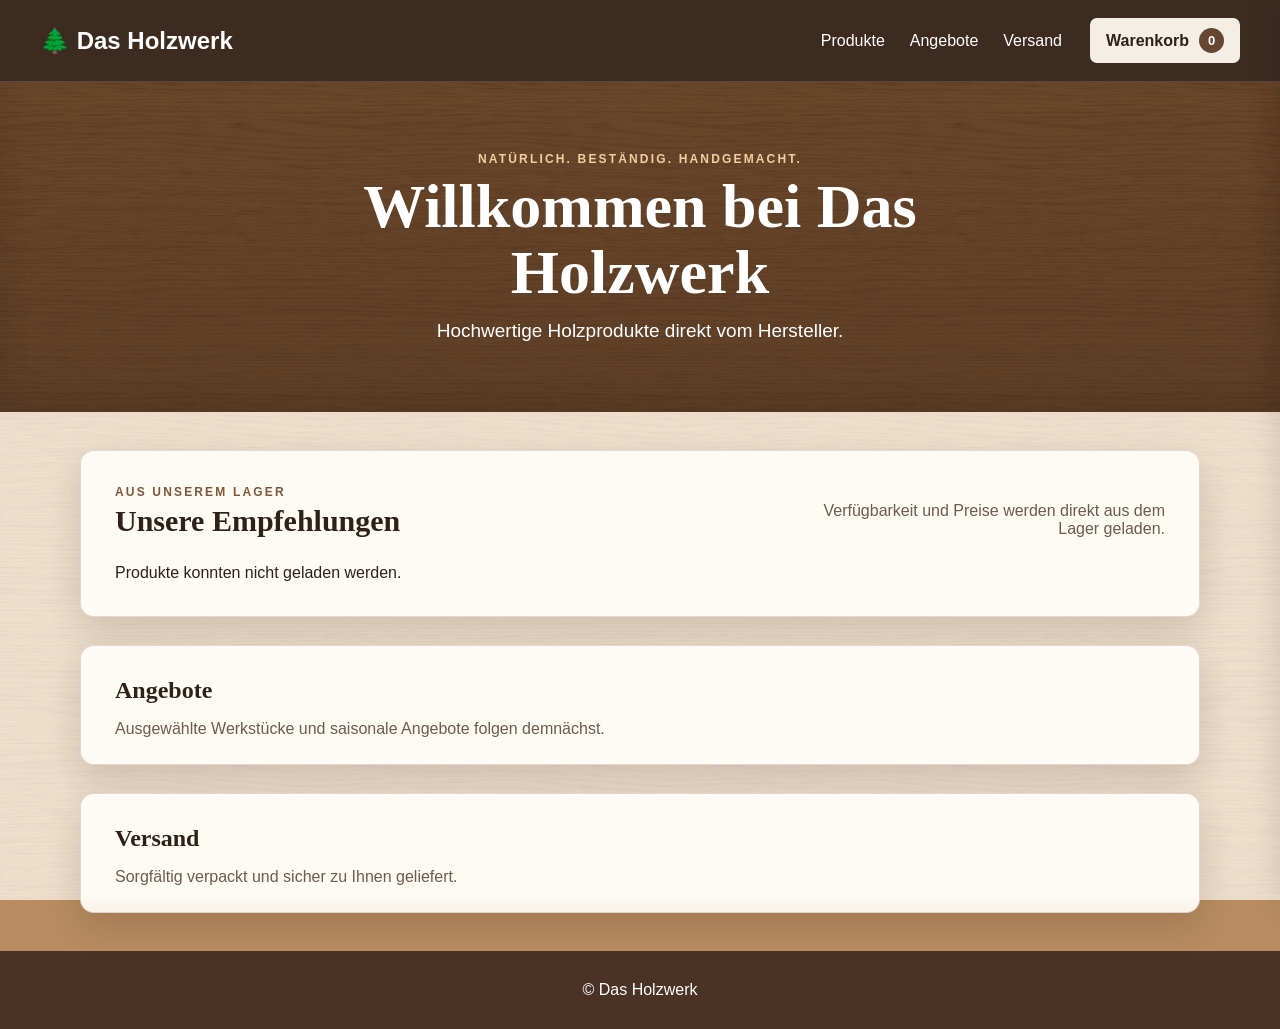
==== StoreProxy/wwwroot/index.html @ 37a621de "Update: Website, Warenkorb und Bezahlen + Holzdesign + Testskript für PowerShell" ====
<!DOCTYPE html>
<html lang="de">

<head>
    <meta charset="UTF-8">
    <meta name="viewport" content="width=device-width, initial-scale=1.0">
    <meta name="theme-color" content="#4a3325">
    <title>Das Holzwerk</title>
    <link rel="stylesheet" href="css/store.css?v=2">
</head>

<body>
    <header>
        <div class="logo">🌲 Das Holzwerk</div>

        <nav aria-label="Hauptnavigation">
            <a href="#produkte">Produkte</a>
            <a href="#angebote">Angebote</a>
            <a href="#versand">Versand</a>
        </nav>

        <button id="open-cart" class="cart-button" type="button" aria-controls="cart-panel">
            Warenkorb
            <span id="cart-count" class="cart-count" aria-label="0 Artikel">0</span>
        </button>
    </header>

    <section class="hero">
        <div class="hero-content">
            <p class="eyebrow">Natürlich. Beständig. Handgemacht.</p>
            <h1>Willkommen bei Das Holzwerk</h1>
            <p>Hochwertige Holzprodukte direkt vom Hersteller.</p>
        </div>
    </section>

    <main>
        <section id="produkte" class="content-section">
            <div class="section-heading">
                <div>
                    <p class="eyebrow dark">Aus unserem Lager</p>
                    <h2>Unsere Empfehlungen</h2>
                </div>
                <p>Verfügbarkeit und Preise werden direkt aus dem Lager geladen.</p>
            </div>

            <div id="featured-products" class="product-container">
                <div class="loading">Produkte werden geladen...</div>
            </div>
        </section>

        <section id="angebote" class="content-section secondary-section">
            <h2>Angebote</h2>
            <p>Ausgewählte Werkstücke und saisonale Angebote folgen demnächst.</p>
        </section>

        <section id="versand" class="content-section secondary-section">
            <h2>Versand</h2>
            <p>Sorgfältig verpackt und sicher zu Ihnen geliefert.</p>
        </section>
    </main>

    <footer>© Das Holzwerk</footer>

    <div id="cart-overlay" class="cart-overlay" hidden></div>
    <aside id="cart-panel" class="cart-panel" aria-labelledby="cart-title" aria-hidden="true">
        <div class="cart-header">
            <div>
                <p class="eyebrow dark">Ihre Auswahl</p>
                <h2 id="cart-title">Warenkorb</h2>
            </div>
            <button id="close-cart" class="icon-button" type="button" aria-label="Warenkorb schließen">×</button>
        </div>

        <div id="cart-items" class="cart-items"></div>

        <div class="cart-summary">
            <div class="cart-total-row">
                <span>Gesamtsumme</span>
                <strong id="cart-total">0,00 €</strong>
            </div>
            <button id="checkout-button" class="checkout-button" type="button" disabled>Bezahlen</button>
            <p class="cart-hint">Die Artikel werden erst beim Bezahlen im Lager reserviert.</p>
            <p id="cart-message" class="cart-message" role="status" aria-live="polite"></p>
        </div>
    </aside>

    <div id="store-message" class="store-message" role="status" aria-live="polite"></div>

    <script src="js/StoreAPI.js?v=2"></script>
    <script src="js/productCard.js?v=2"></script>
    <script src="js/WebstoreApp.js?v=2"></script>
</body>

</html>
---- StoreProxy/wwwroot/css/store.css ----
:root {
    --brown-950: #2d211a;
    --brown-800: #4a3325;
    --brown-700: #654630;
    --brown-600: #7c573b;
    --brown-500: #9a6945;
    --cream-100: #fffdf9;
    --cream-200: #f5eee4;
    --cream-300: #e7dac9;
    --green-700: #356b3f;
    --red-700: #a12f2f;
    --shadow: 0 14px 35px rgba(45, 33, 26, 0.16);
}

* {
    box-sizing: border-box;
}

html {
    scroll-behavior: smooth;
}

body {
    margin: 0;
    min-height: 100vh;
    font-family: "Segoe UI", Arial, sans-serif;
    color: var(--brown-950);
    background-color: #b98c61;
    background-image:
        linear-gradient(rgba(245, 238, 228, 0.82), rgba(245, 238, 228, 0.82)),
        url("../images/wood-background.png");
    background-attachment: fixed;
    background-size: auto, 720px 720px;
}

body.cart-open {
    overflow: hidden;
}

button,
a {
    font: inherit;
}

button:focus-visible,
a:focus-visible {
    outline: 3px solid #e6b777;
    outline-offset: 3px;
}

header {
    display: flex;
    justify-content: space-between;
    align-items: center;
    gap: 28px;
    padding: 18px 40px;
    color: white;
    background: rgba(55, 36, 25, 0.96);
    border-bottom: 1px solid rgba(255, 255, 255, 0.14);
}

.logo {
    font-size: 24px;
    font-weight: 750;
    white-space: nowrap;
}

nav {
    display: flex;
    align-items: center;
    gap: 25px;
    margin-left: auto;
}

nav a {
    color: white;
    text-decoration: none;
}

nav a:hover {
    color: #f1cf9f;
}

button {
    padding: 10px 16px;
    border: 0;
    border-radius: 7px;
    color: white;
    background-color: var(--brown-500);
    cursor: pointer;
    transition: transform 140ms ease, background-color 140ms ease, box-shadow 140ms ease;
}

button:hover:not(:disabled) {
    background-color: var(--brown-700);
    transform: translateY(-1px);
}

button:disabled {
    color: #f2efec;
    background-color: #9b9189;
    cursor: not-allowed;
}

.cart-button {
    display: inline-flex;
    align-items: center;
    gap: 10px;
    background: #f5eee4;
    color: var(--brown-950);
    font-weight: 700;
}

.cart-button:hover:not(:disabled) {
    color: white;
}

.cart-count {
    display: inline-grid;
    place-items: center;
    min-width: 25px;
    height: 25px;
    padding: 0 7px;
    border-radius: 999px;
    color: white;
    background: var(--brown-700);
    font-size: 13px;
}

.hero {
    display: grid;
    place-items: center;
    min-height: 330px;
    padding: 70px 40px;
    text-align: center;
    color: white;
    background-image:
        linear-gradient(rgba(68, 43, 27, 0.74), rgba(68, 43, 27, 0.82)),
        url("../images/wood-background.png");
    background-size: auto, 720px 720px;
    box-shadow: inset 0 -14px 28px rgba(45, 33, 26, 0.18);
}

.hero-content {
    max-width: 760px;
}

.hero h1 {
    margin: 8px 0 15px;
    font-family: Georgia, "Times New Roman", serif;
    font-size: clamp(38px, 6vw, 62px);
    line-height: 1.05;
}

.hero p:not(.eyebrow) {
    margin: 0;
    font-size: 19px;
}

.eyebrow {
    margin: 0;
    font-size: 12px;
    font-weight: 800;
    letter-spacing: 0.18em;
    text-transform: uppercase;
    color: #f1cf9f;
}

.eyebrow.dark {
    color: var(--brown-600);
}

main {
    max-width: 1200px;
    margin: 38px auto;
    padding: 0 40px;
}

.content-section {
    margin-bottom: 28px;
    padding: 34px;
    border: 1px solid rgba(93, 66, 46, 0.18);
    border-radius: 14px;
    background: rgba(255, 253, 249, 0.92);
    box-shadow: var(--shadow);
    backdrop-filter: blur(4px);
}

.section-heading {
    display: flex;
    justify-content: space-between;
    align-items: end;
    gap: 30px;
    margin-bottom: 26px;
}

.section-heading > p {
    max-width: 360px;
    margin: 0;
    color: #6c5b4e;
    text-align: right;
}

h2 {
    margin: 5px 0 0;
    font-family: Georgia, "Times New Roman", serif;
    font-size: 30px;
}

.product-container {
    display: grid;
    grid-template-columns: repeat(auto-fit, minmax(230px, 1fr));
    gap: 20px;
}

.product-card {
    display: flex;
    flex-direction: column;
    min-height: 235px;
    padding: 22px;
    border: 1px solid #d8cec3;
    border-radius: 10px;
    background-color: white;
    box-shadow: 0 8px 20px rgba(45, 33, 26, 0.08);
}

.product-card h3 {
    margin: 0 0 14px;
    font-size: 20px;
}

.product-card img {
    width: 100%;
    border-radius: 7px;
}

.product-card .price {
    margin: 0 0 8px;
    font-size: 19px;
    font-weight: 750;
}

.product-card .stock {
    margin: 0 0 22px;
    font-size: 14px;
    font-weight: 650;
}

.product-card .available {
    color: var(--green-700);
}

.product-card .sold-out {
    color: var(--red-700);
}

.product-card button {
    width: 100%;
    margin-top: auto;
    font-weight: 700;
}

.secondary-section {
    padding-block: 26px;
}

.secondary-section h2 {
    font-size: 24px;
}

.secondary-section p {
    margin-bottom: 0;
    color: #6c5b4e;
}

.loading {
    color: #6c5b4e;
}

footer {
    padding: 30px;
    text-align: center;
    color: white;
    background-color: var(--brown-800);
}

.cart-overlay {
    position: fixed;
    z-index: 20;
    inset: 0;
    background: rgba(30, 20, 14, 0.56);
    opacity: 0;
    transition: opacity 180ms ease;
}

.cart-overlay.is-visible {
    opacity: 1;
}

.cart-panel {
    position: fixed;
    z-index: 30;
    top: 0;
    right: 0;
    display: flex;
    flex-direction: column;
    width: min(440px, 100vw);
    height: 100vh;
    padding: 28px;
    background: var(--cream-100);
    box-shadow: -12px 0 36px rgba(30, 20, 14, 0.25);
    transform: translateX(105%);
    transition: transform 220ms ease;
}

.cart-panel.is-open {
    transform: translateX(0);
}

.cart-header {
    display: flex;
    justify-content: space-between;
    align-items: start;
    padding-bottom: 18px;
    border-bottom: 1px solid var(--cream-300);
}

.icon-button {
    display: grid;
    place-items: center;
    width: 38px;
    height: 38px;
    padding: 0;
    border-radius: 50%;
    color: var(--brown-950);
    background: var(--cream-200);
    font-size: 26px;
    line-height: 1;
}

.cart-items {
    flex: 1;
    overflow-y: auto;
    padding: 18px 2px;
}

.empty-cart {
    padding: 46px 18px;
    color: #776659;
    text-align: center;
}

.cart-item {
    padding: 16px 0;
    border-bottom: 1px solid var(--cream-300);
}

.cart-item-heading,
.cart-item-actions,
.cart-total-row {
    display: flex;
    justify-content: space-between;
    align-items: center;
    gap: 16px;
}

.cart-item-heading h3 {
    margin: 0;
    font-size: 16px;
}

.cart-item-heading strong {
    white-space: nowrap;
}

.cart-item-actions {
    margin-top: 12px;
}

.quantity-control {
    display: flex;
    align-items: center;
    gap: 7px;
}

.quantity-control button {
    width: 32px;
    height: 32px;
    padding: 0;
}

.quantity-control span {
    min-width: 24px;
    text-align: center;
    font-weight: 700;
}

.remove-button {
    padding: 6px 0;
    color: var(--red-700);
    background: transparent;
}

.remove-button:hover:not(:disabled) {
    color: #7e2020;
    background: transparent;
    transform: none;
}

.cart-summary {
    padding-top: 18px;
    border-top: 1px solid var(--cream-300);
}

.cart-total-row {
    margin-bottom: 16px;
    font-size: 19px;
}

.checkout-button {
    width: 100%;
    padding-block: 13px;
    font-weight: 750;
}

.cart-hint,
.cart-message {
    font-size: 13px;
    line-height: 1.45;
}

.cart-hint {
    color: #776659;
}

.cart-message {
    min-height: 19px;
    margin-bottom: 0;
    font-weight: 650;
}

.cart-message.success {
    color: var(--green-700);
}

.cart-message.error {
    color: var(--red-700);
}

.store-message {
    position: fixed;
    z-index: 10;
    right: 24px;
    bottom: 24px;
    max-width: 380px;
    padding: 0;
    border-radius: 8px;
    color: white;
    background: var(--brown-800);
    box-shadow: var(--shadow);
    opacity: 0;
    pointer-events: none;
    transition: opacity 160ms ease, padding 160ms ease;
}

.store-message.is-visible {
    padding: 12px 16px;
    opacity: 1;
}

@media (max-width: 760px) {
    header {
        flex-wrap: wrap;
        padding: 16px 20px;
    }

    nav {
        order: 3;
        width: 100%;
        justify-content: center;
        gap: 18px;
        font-size: 14px;
    }

    .cart-button {
        margin-left: auto;
    }

    .hero {
        min-height: 280px;
        padding: 55px 22px;
    }

    main {
        margin-block: 24px;
        padding: 0 16px;
    }

    .content-section {
        padding: 24px 18px;
    }

    .section-heading {
        display: block;
    }

    .section-heading > p {
        margin-top: 10px;
        text-align: left;
    }

    .cart-panel {
        padding: 22px 18px;
    }
}
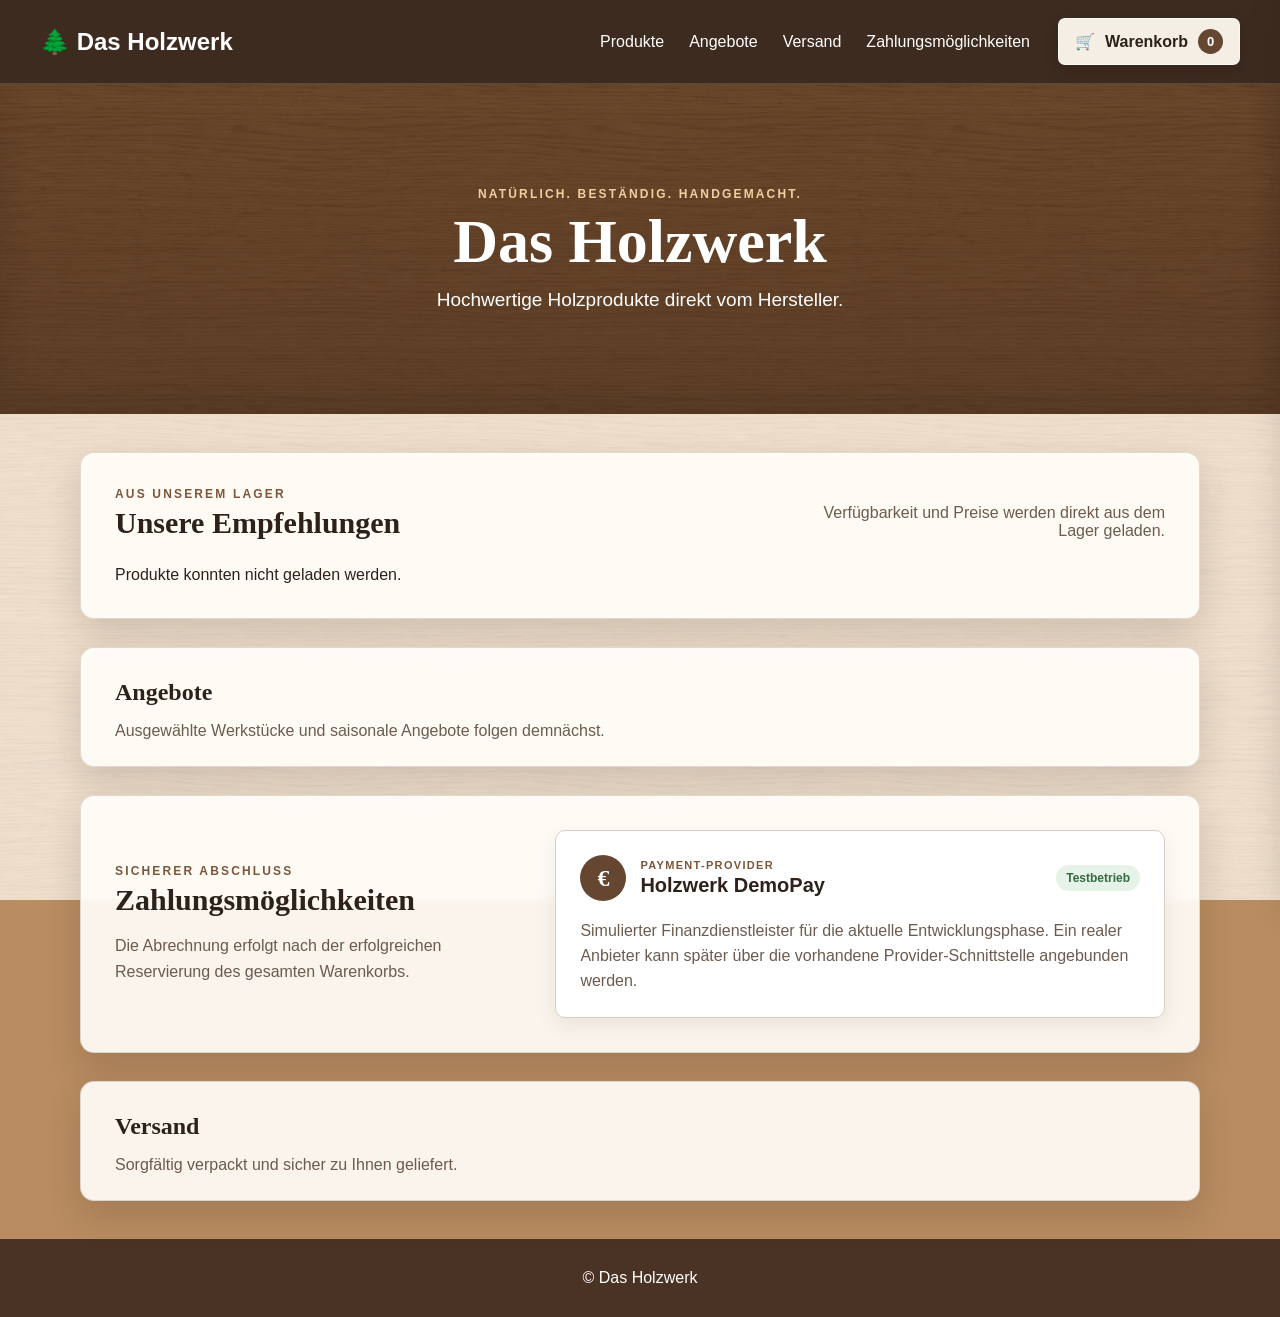
==== commit 7abd1b09: "Update: Website, Testskript und Doku" ====
--- a/StoreProxy/wwwroot/index.html
+++ b/StoreProxy/wwwroot/index.html
@@ -6,7 +6,7 @@
     <meta name="viewport" content="width=device-width, initial-scale=1.0">
     <meta name="theme-color" content="#4a3325">
     <title>Das Holzwerk</title>
-    <link rel="stylesheet" href="css/store.css?v=2">
+    <link rel="stylesheet" href="css/store.css?v=3">
 </head>
 
 <body>
@@ -17,10 +17,12 @@
             <a href="#produkte">Produkte</a>
             <a href="#angebote">Angebote</a>
             <a href="#versand">Versand</a>
+            <a href="#zahlung">Zahlungsmöglichkeiten</a>
         </nav>
 
-        <button id="open-cart" class="cart-button" type="button" aria-controls="cart-panel">
-            Warenkorb
+        <button id="open-cart" class="cart-button" type="button" aria-controls="cart-panel" title="Warenkorb öffnen">
+            <span aria-hidden="true">🛒</span>
+            <span>Warenkorb</span>
             <span id="cart-count" class="cart-count" aria-label="0 Artikel">0</span>
         </button>
     </header>
@@ -28,7 +30,7 @@
     <section class="hero">
         <div class="hero-content">
             <p class="eyebrow">Natürlich. Beständig. Handgemacht.</p>
-            <h1>Willkommen bei Das Holzwerk</h1>
+            <h1>Das Holzwerk</h1>
             <p>Hochwertige Holzprodukte direkt vom Hersteller.</p>
         </div>
     </section>
@@ -51,6 +53,31 @@
         <section id="angebote" class="content-section secondary-section">
             <h2>Angebote</h2>
             <p>Ausgewählte Werkstücke und saisonale Angebote folgen demnächst.</p>
+        </section>
+
+        <section id="zahlung" class="content-section payment-section">
+            <div>
+                <p class="eyebrow dark">Sicherer Abschluss</p>
+                <h2>Zahlungsmöglichkeiten</h2>
+                <p class="payment-intro">
+                    Die Abrechnung erfolgt nach der erfolgreichen Reservierung des gesamten Warenkorbs.
+                </p>
+            </div>
+
+            <article class="payment-provider-card">
+                <div class="payment-provider-heading">
+                    <div class="provider-symbol" aria-hidden="true">€</div>
+                    <div>
+                        <p class="provider-label">Payment-Provider</p>
+                        <h3>Holzwerk DemoPay</h3>
+                    </div>
+                    <span class="provider-status">Testbetrieb</span>
+                </div>
+                <p>
+                    Simulierter Finanzdienstleister für die aktuelle Entwicklungsphase.
+                    Ein realer Anbieter kann später über die vorhandene Provider-Schnittstelle angebunden werden.
+                </p>
+            </article>
         </section>
 
         <section id="versand" class="content-section secondary-section">
@@ -86,9 +113,9 @@
 
     <div id="store-message" class="store-message" role="status" aria-live="polite"></div>
 
-    <script src="js/StoreAPI.js?v=2"></script>
-    <script src="js/productCard.js?v=2"></script>
-    <script src="js/WebstoreApp.js?v=2"></script>
+    <script src="js/StoreAPI.js?v=3"></script>
+    <script src="js/productCard.js?v=3"></script>
+    <script src="js/WebstoreApp.js?v=3"></script>
 </body>
 
 </html>
--- a/StoreProxy/wwwroot/css/store.css
+++ b/StoreProxy/wwwroot/css/store.css
@@ -68,6 +68,7 @@
 nav {
     display: flex;
     align-items: center;
+    flex-wrap: wrap;
     gap: 25px;
     margin-left: auto;
 }
@@ -106,9 +107,13 @@
     display: inline-flex;
     align-items: center;
     gap: 10px;
+    min-height: 44px;
+    border: 1px solid rgba(255, 255, 255, 0.72);
     background: #f5eee4;
     color: var(--brown-950);
     font-weight: 700;
+    white-space: nowrap;
+    box-shadow: 0 5px 14px rgba(19, 12, 8, 0.2);
 }
 
 .cart-button:hover:not(:disabled) {
@@ -271,6 +276,76 @@
 .secondary-section p {
     margin-bottom: 0;
     color: #6c5b4e;
+}
+
+.payment-section {
+    display: grid;
+    grid-template-columns: minmax(220px, 0.8fr) minmax(340px, 1.2fr);
+    align-items: center;
+    gap: 34px;
+}
+
+.payment-intro {
+    margin-bottom: 0;
+    color: #6c5b4e;
+    line-height: 1.6;
+}
+
+.payment-provider-card {
+    padding: 24px;
+    border: 1px solid #d8cec3;
+    border-radius: 10px;
+    background: white;
+    box-shadow: 0 8px 20px rgba(45, 33, 26, 0.08);
+}
+
+.payment-provider-heading {
+    display: grid;
+    grid-template-columns: auto 1fr auto;
+    align-items: center;
+    gap: 14px;
+}
+
+.provider-symbol {
+    display: grid;
+    place-items: center;
+    width: 46px;
+    height: 46px;
+    border-radius: 50%;
+    color: white;
+    background: var(--brown-700);
+    font-family: Georgia, "Times New Roman", serif;
+    font-size: 24px;
+    font-weight: 700;
+}
+
+.provider-label {
+    margin: 0 0 3px;
+    color: var(--brown-600);
+    font-size: 11px;
+    font-weight: 800;
+    letter-spacing: 0.12em;
+    text-transform: uppercase;
+}
+
+.payment-provider-card h3 {
+    margin: 0;
+    font-size: 20px;
+}
+
+.payment-provider-card > p {
+    margin: 18px 0 0;
+    color: #6c5b4e;
+    line-height: 1.55;
+}
+
+.provider-status {
+    padding: 6px 10px;
+    border-radius: 999px;
+    color: var(--green-700);
+    background: #e7f2e8;
+    font-size: 12px;
+    font-weight: 750;
 }
 
 .loading {
@@ -509,6 +584,20 @@
         text-align: left;
     }
 
+    .payment-section {
+        grid-template-columns: 1fr;
+        gap: 22px;
+    }
+
+    .payment-provider-heading {
+        grid-template-columns: auto 1fr;
+    }
+
+    .provider-status {
+        grid-column: 2;
+        justify-self: start;
+    }
+
     .cart-panel {
         padding: 22px 18px;
     }
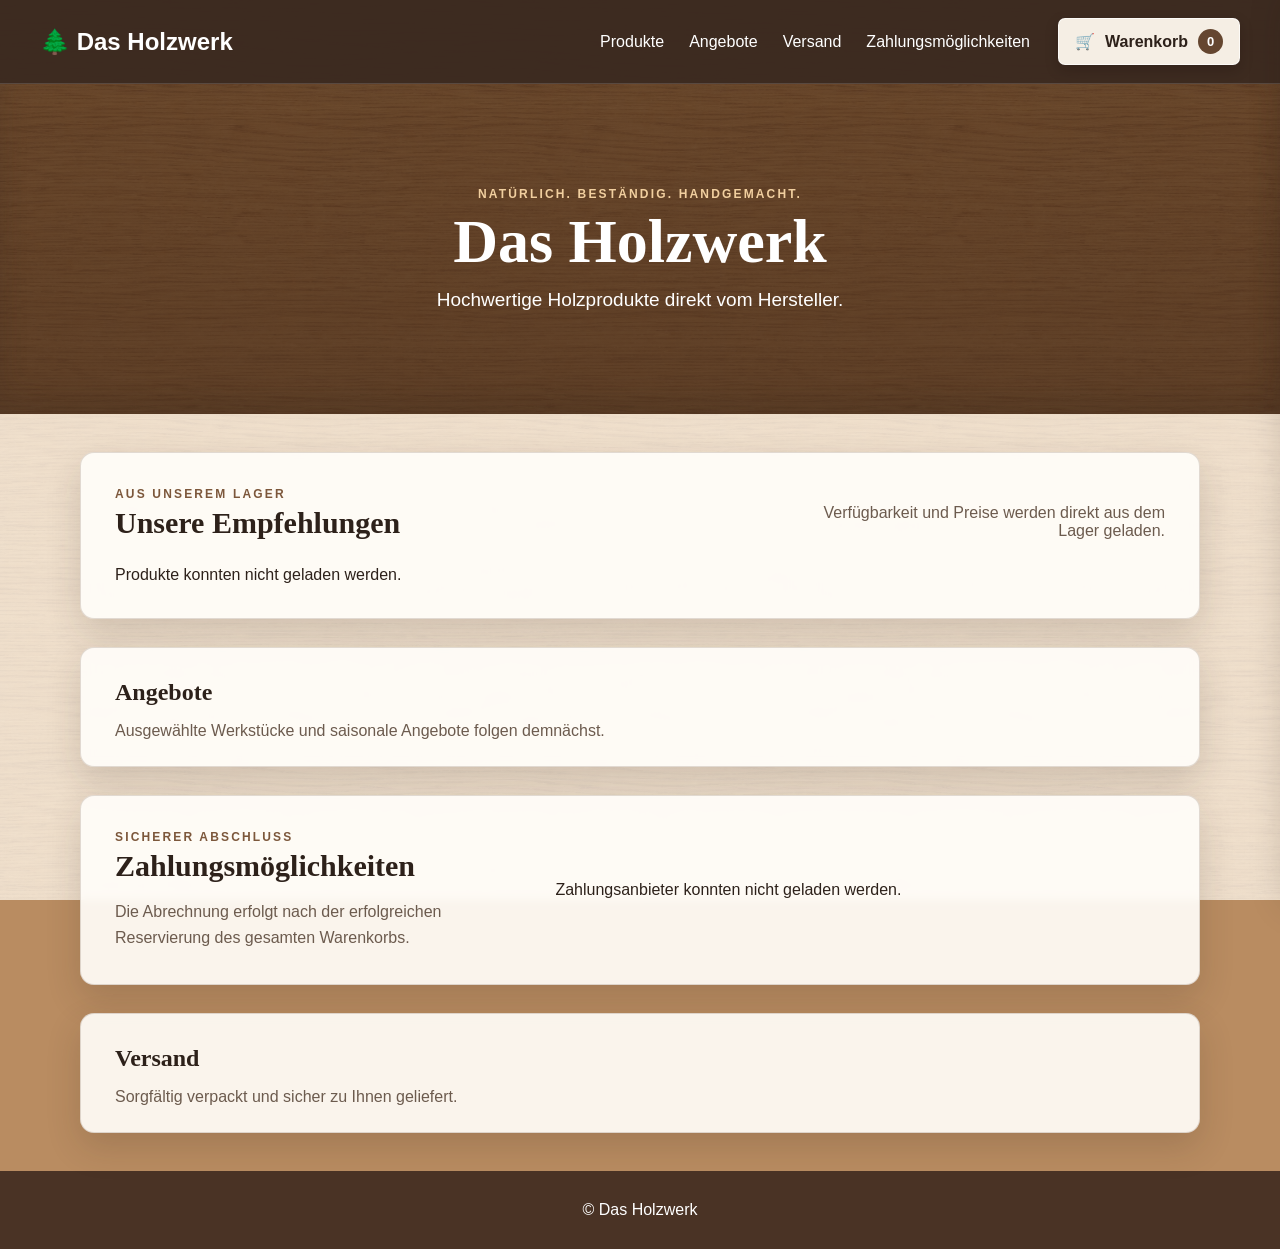
==== commit d1d86253: "+ Paypal und Stripe als Testadapter über Fassade" ====
--- a/StoreProxy/wwwroot/index.html
+++ b/StoreProxy/wwwroot/index.html
@@ -6,7 +6,7 @@
     <meta name="viewport" content="width=device-width, initial-scale=1.0">
     <meta name="theme-color" content="#4a3325">
     <title>Das Holzwerk</title>
-    <link rel="stylesheet" href="css/store.css?v=3">
+    <link rel="stylesheet" href="css/store.css?v=4">
 </head>
 
 <body>
@@ -64,20 +64,9 @@
                 </p>
             </div>
 
-            <article class="payment-provider-card">
-                <div class="payment-provider-heading">
-                    <div class="provider-symbol" aria-hidden="true">€</div>
-                    <div>
-                        <p class="provider-label">Payment-Provider</p>
-                        <h3>Holzwerk DemoPay</h3>
-                    </div>
-                    <span class="provider-status">Testbetrieb</span>
-                </div>
-                <p>
-                    Simulierter Finanzdienstleister für die aktuelle Entwicklungsphase.
-                    Ein realer Anbieter kann später über die vorhandene Provider-Schnittstelle angebunden werden.
-                </p>
-            </article>
+            <div id="payment-provider-cards" class="payment-provider-list" aria-live="polite">
+                <div class="loading">Zahlungsanbieter werden geladen...</div>
+            </div>
         </section>
 
         <section id="versand" class="content-section secondary-section">
@@ -105,6 +94,12 @@
                 <span>Gesamtsumme</span>
                 <strong id="cart-total">0,00 €</strong>
             </div>
+            <fieldset class="payment-provider-selection">
+                <legend>Zahlungsanbieter</legend>
+                <div id="checkout-payment-providers" class="payment-provider-options">
+                    <span class="loading">Anbieter werden geladen...</span>
+                </div>
+            </fieldset>
             <button id="checkout-button" class="checkout-button" type="button" disabled>Bezahlen</button>
             <p class="cart-hint">Die Artikel werden erst beim Bezahlen im Lager reserviert.</p>
             <p id="cart-message" class="cart-message" role="status" aria-live="polite"></p>
@@ -113,9 +108,9 @@
 
     <div id="store-message" class="store-message" role="status" aria-live="polite"></div>
 
-    <script src="js/StoreAPI.js?v=3"></script>
-    <script src="js/productCard.js?v=3"></script>
-    <script src="js/WebstoreApp.js?v=3"></script>
+    <script src="js/StoreAPI.js?v=4"></script>
+    <script src="js/productCard.js?v=4"></script>
+    <script src="js/WebstoreApp.js?v=4"></script>
 </body>
 
 </html>
--- a/StoreProxy/wwwroot/css/store.css
+++ b/StoreProxy/wwwroot/css/store.css
@@ -299,6 +299,11 @@
     box-shadow: 0 8px 20px rgba(45, 33, 26, 0.08);
 }
 
+.payment-provider-list {
+    display: grid;
+    gap: 14px;
+}
+
 .payment-provider-heading {
     display: grid;
     grid-template-columns: auto 1fr auto;
@@ -487,6 +492,55 @@
     border-top: 1px solid var(--cream-300);
 }
 
+.payment-provider-selection {
+    margin: 0 0 16px;
+    padding: 0;
+    border: 0;
+}
+
+.payment-provider-selection legend {
+    margin-bottom: 9px;
+    font-size: 14px;
+    font-weight: 750;
+}
+
+.payment-provider-options {
+    display: grid;
+    grid-template-columns: repeat(3, minmax(0, 1fr));
+    gap: 8px;
+}
+
+.payment-provider-option {
+    display: flex;
+    align-items: center;
+    justify-content: center;
+    gap: 7px;
+    min-height: 43px;
+    padding: 8px;
+    border: 1px solid var(--cream-300);
+    border-radius: 7px;
+    background: white;
+    cursor: pointer;
+    font-size: 13px;
+    font-weight: 700;
+}
+
+.payment-provider-option:has(input:checked) {
+    border-color: var(--brown-600);
+    background: var(--cream-200);
+    box-shadow: inset 0 0 0 1px var(--brown-600);
+}
+
+.payment-provider-option:has(input:disabled) {
+    cursor: wait;
+    opacity: 0.68;
+}
+
+.payment-provider-option input {
+    margin: 0;
+    accent-color: var(--brown-700);
+}
+
 .cart-total-row {
     margin-bottom: 16px;
     font-size: 19px;
@@ -601,4 +655,8 @@
     .cart-panel {
         padding: 22px 18px;
     }
-}
+
+    .payment-provider-options {
+        grid-template-columns: 1fr;
+    }
+}
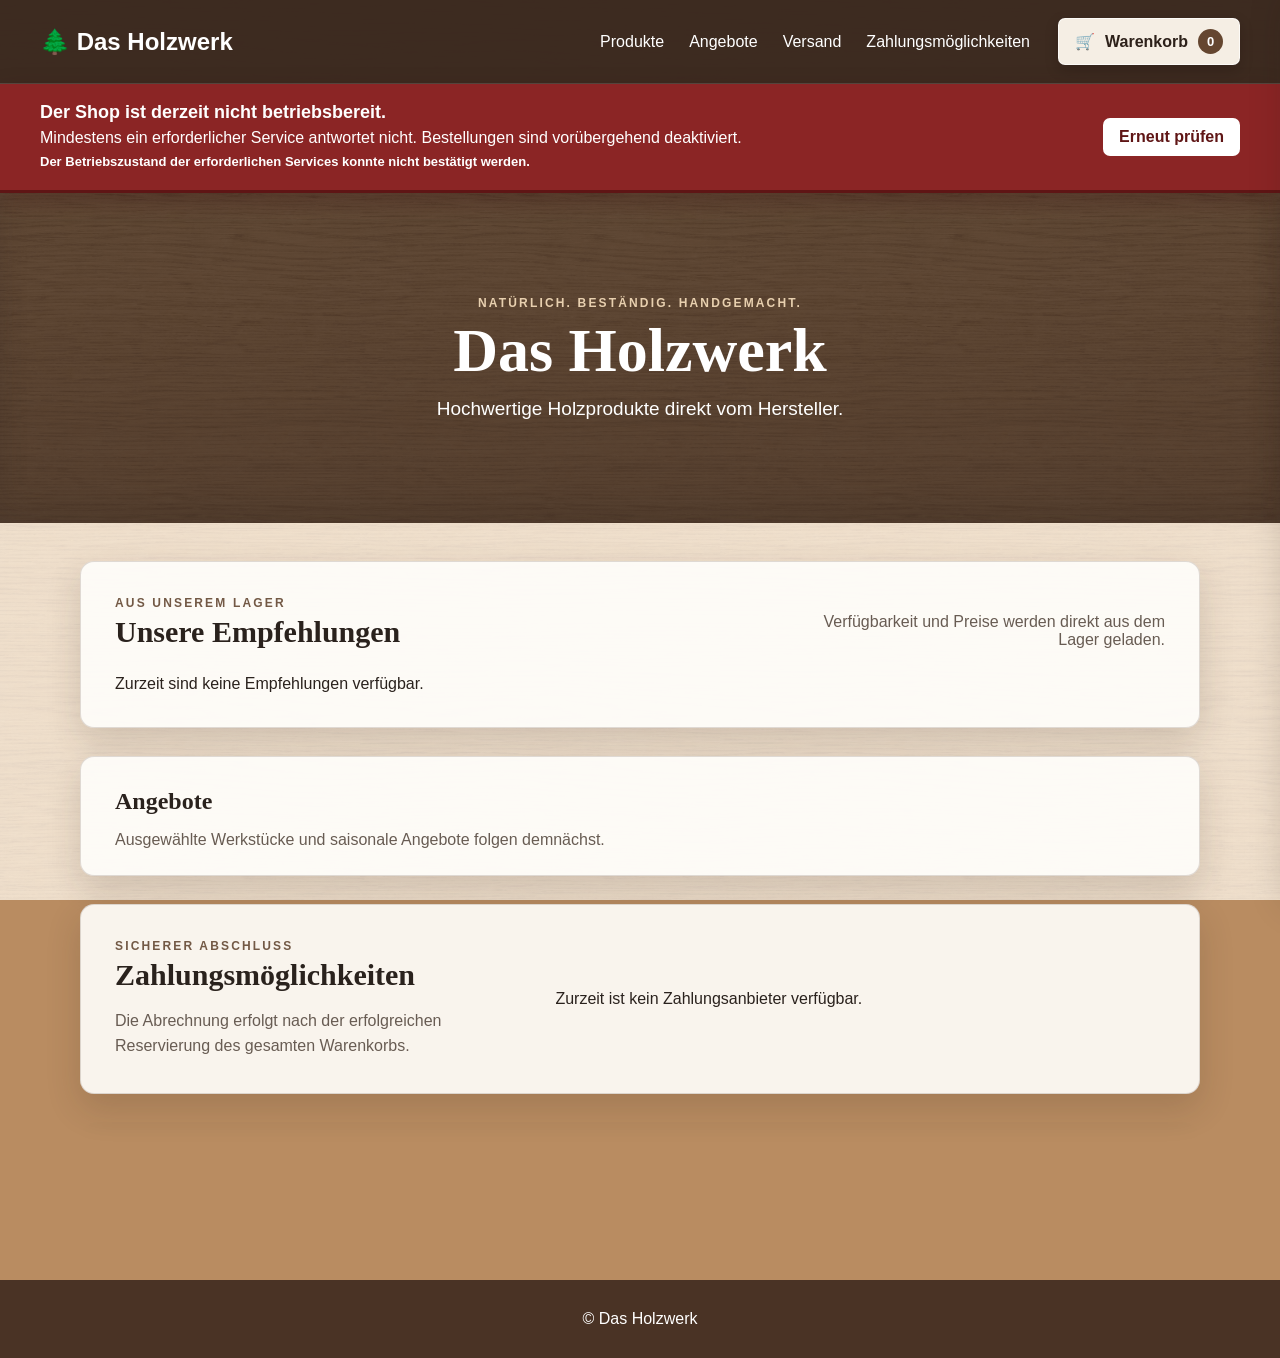
==== commit 742aa501: "+ Anpassung Frontend und Proto, für BackendStatus, Robustheit und Rückmeldung für Services" ====
--- a/StoreProxy/wwwroot/index.html
+++ b/StoreProxy/wwwroot/index.html
@@ -6,7 +6,7 @@
     <meta name="viewport" content="width=device-width, initial-scale=1.0">
     <meta name="theme-color" content="#4a3325">
     <title>Das Holzwerk</title>
-    <link rel="stylesheet" href="css/store.css?v=4">
+    <link rel="stylesheet" href="css/store.css?v=6">
 </head>
 
 <body>
@@ -26,6 +26,17 @@
             <span id="cart-count" class="cart-count" aria-label="0 Artikel">0</span>
         </button>
     </header>
+
+    <section id="service-status-banner" class="service-status-banner" role="alert" aria-live="assertive" hidden>
+        <div>
+            <strong>Der Shop ist derzeit nicht betriebsbereit.</strong>
+            <p>
+                Mindestens ein erforderlicher Service antwortet nicht. Bestellungen sind vorübergehend deaktiviert.
+            </p>
+            <p id="service-status-details" class="service-status-details"></p>
+        </div>
+        <button id="retry-service-status" type="button">Erneut prüfen</button>
+    </section>
 
     <section class="hero">
         <div class="hero-content">
@@ -94,6 +105,11 @@
                 <span>Gesamtsumme</span>
                 <strong id="cart-total">0,00 €</strong>
             </div>
+            <label class="customer-email-field" for="customer-email">
+                <span>E-Mail-Adresse für die Rechnung</span>
+                <input id="customer-email" name="customer-email" type="email"
+                    autocomplete="email" placeholder="kunde@beispiel.de" required>
+            </label>
             <fieldset class="payment-provider-selection">
                 <legend>Zahlungsanbieter</legend>
                 <div id="checkout-payment-providers" class="payment-provider-options">
@@ -103,14 +119,17 @@
             <button id="checkout-button" class="checkout-button" type="button" disabled>Bezahlen</button>
             <p class="cart-hint">Die Artikel werden erst beim Bezahlen im Lager reserviert.</p>
             <p id="cart-message" class="cart-message" role="status" aria-live="polite"></p>
+            <a id="invoice-link" class="invoice-link" href="#" target="_blank" rel="noopener" hidden>
+                Rechnung erneut öffnen
+            </a>
         </div>
     </aside>
 
     <div id="store-message" class="store-message" role="status" aria-live="polite"></div>
 
-    <script src="js/StoreAPI.js?v=4"></script>
-    <script src="js/productCard.js?v=4"></script>
-    <script src="js/WebstoreApp.js?v=4"></script>
+    <script src="js/StoreAPI.js?v=6"></script>
+    <script src="js/productCard.js?v=6"></script>
+    <script src="js/WebstoreApp.js?v=6"></script>
 </body>
 
 </html>
--- a/StoreProxy/wwwroot/css/store.css
+++ b/StoreProxy/wwwroot/css/store.css
@@ -59,6 +59,56 @@
     border-bottom: 1px solid rgba(255, 255, 255, 0.14);
 }
 
+.service-status-banner {
+    position: sticky;
+    z-index: 15;
+    top: 0;
+    display: flex;
+    justify-content: space-between;
+    align-items: center;
+    gap: 24px;
+    padding: 18px 40px;
+    color: #fff;
+    background: #8b2525;
+    border-bottom: 3px solid #5f1515;
+    box-shadow: 0 8px 22px rgba(58, 12, 12, 0.28);
+}
+
+.service-status-banner[hidden] {
+    display: none;
+}
+
+.service-status-banner strong {
+    font-size: 18px;
+}
+
+.service-status-banner p {
+    margin: 4px 0 0;
+    line-height: 1.4;
+}
+
+.service-status-details {
+    font-size: 13px;
+    font-weight: 700;
+}
+
+.service-status-banner button {
+    flex: 0 0 auto;
+    color: #5f1515;
+    background: #fff;
+    font-weight: 750;
+}
+
+.service-status-banner button:hover:not(:disabled) {
+    color: #fff;
+    background: #5f1515;
+}
+
+body.shop-unavailable .hero,
+body.shop-unavailable main {
+    filter: grayscale(0.3);
+}
+
 .logo {
     font-size: 24px;
     font-weight: 750;
@@ -496,6 +546,41 @@
     margin: 0 0 16px;
     padding: 0;
     border: 0;
+}
+
+.customer-email-field {
+    display: grid;
+    gap: 0.45rem;
+    font-weight: 700;
+}
+
+.customer-email-field input {
+    width: 100%;
+    border: 1px solid #c8b9a8;
+    border-radius: 0.55rem;
+    padding: 0.7rem 0.8rem;
+    color: #2c211b;
+    background: #fff;
+    font: inherit;
+}
+
+.customer-email-field input:focus {
+    outline: 3px solid rgb(109 139 91 / 24%);
+    border-color: #59734b;
+}
+
+.customer-email-field input:invalid:not(:placeholder-shown) {
+    border-color: #a33a32;
+}
+
+.invoice-link {
+    display: inline-block;
+    color: #365c2c;
+    font-weight: 700;
+}
+
+.invoice-link[hidden] {
+    display: none;
 }
 
 .payment-provider-selection legend {
@@ -603,6 +688,13 @@
         padding: 16px 20px;
     }
 
+    .service-status-banner {
+        position: static;
+        align-items: stretch;
+        flex-direction: column;
+        padding: 16px 20px;
+    }
+
     nav {
         order: 3;
         width: 100%;
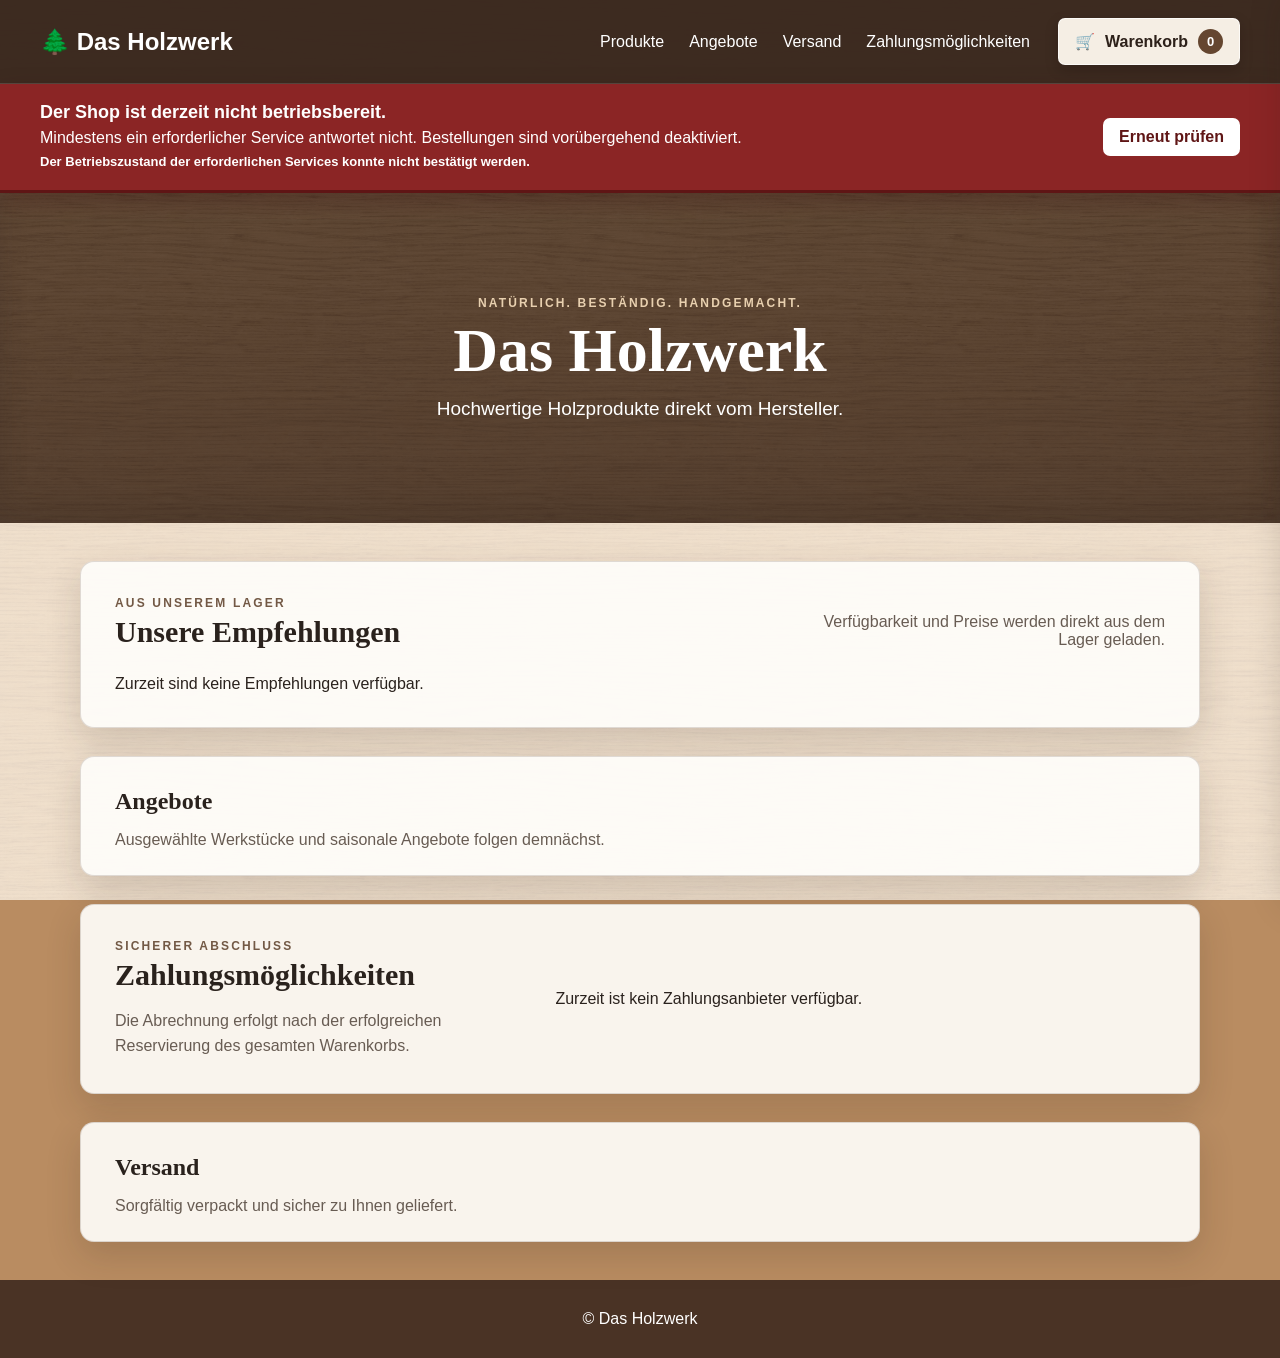
==== commit 6b253e37: "Update: Website, wechsel auf aktiven Zahlungsanbieter" ====
--- a/StoreProxy/wwwroot/index.html
+++ b/StoreProxy/wwwroot/index.html
@@ -6,7 +6,7 @@
     <meta name="viewport" content="width=device-width, initial-scale=1.0">
     <meta name="theme-color" content="#4a3325">
     <title>Das Holzwerk</title>
-    <link rel="stylesheet" href="css/store.css?v=6">
+    <link rel="stylesheet" href="css/store.css?v=7">
 </head>
 
 <body>
@@ -111,7 +111,7 @@
                     autocomplete="email" placeholder="kunde@beispiel.de" required>
             </label>
             <fieldset class="payment-provider-selection">
-                <legend>Zahlungsanbieter</legend>
+                <legend>Aktiver Zahlungsanbieter</legend>
                 <div id="checkout-payment-providers" class="payment-provider-options">
                     <span class="loading">Anbieter werden geladen...</span>
                 </div>
@@ -127,9 +127,9 @@
 
     <div id="store-message" class="store-message" role="status" aria-live="polite"></div>
 
-    <script src="js/StoreAPI.js?v=6"></script>
-    <script src="js/productCard.js?v=6"></script>
-    <script src="js/WebstoreApp.js?v=6"></script>
+    <script src="js/StoreAPI.js?v=7"></script>
+    <script src="js/productCard.js?v=7"></script>
+    <script src="js/WebstoreApp.js?v=7"></script>
 </body>
 
 </html>
